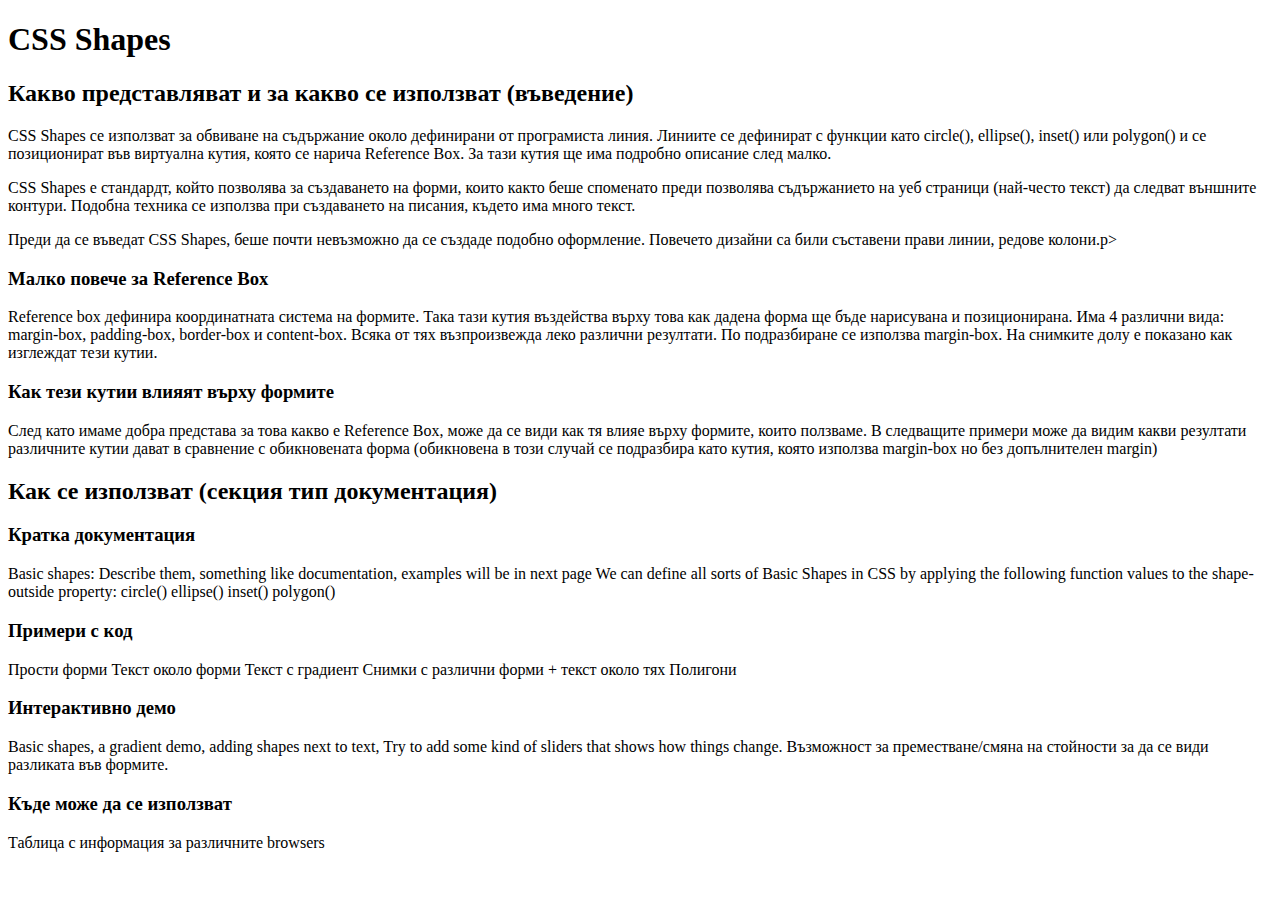
==== src/referat.html @ 83ca43a0 "Update file structure" ====
<!-- TODO Rename referat.html to index as is the convention after final version -->
<!DOCTYPE html>
<html>

<head>
  <meta charset="utf-8" />
  <link rel="stylesheet" href="styling.css">
  <link rel="preconnect" href="https://fonts.gstatic.com">
  <link href="https://fonts.googleapis.com/css2?family=Abril+Fatface&family=Montserrat&family=Montserrat+Alternates:wght@400;500;800;900&display=swap" rel="stylesheet">
  <title>CSS Shapes</title>
</head>

<body>
  <main id="mainBox">
    <header>
      <section>
        <h1 class="pageTitle">
          CSS Shapes
        </h1>
      </section>
    </header>

    <section>
      <header>
        <h2>Какво представляват и за какво се използват (въведение) </h2>
      </header>
      <article>
        <p>CSS Shapes се използват за обвиване на съдържание около дефинирани от програмиста линия.
          Линиите се дефинират с функции като circle(), ellipse(), inset() или polygon() и се позиционират във виртуална кутия, която се нарича Reference Box.
          За тази кутия ще има подробно описание след малко.</p>

        <p> CSS Shapes е стандардт, който позволява за създаването на форми, които както беше споменато преди
          позволява съдържанието на уеб страници (най-често текст) да следват външните контури.
          Подобна техника се използва при създаването на писания, където има много текст.</p>

        <p>Преди да се въведат CSS Shapes, беше почти невъзможно да се създаде подобно оформление. Повечето дизайни са били съставени прави линии, редове колони.p>
      </article>

      <header>
        <h3>Малко повече за Reference Box</h3>
      </header>
      <article>
        <p>Reference box дефинира координатната система на формите.
          Така тази кутия въздейства върху това как дадена форма ще бъде нарисувана и позиционирана.
          Има 4 различни вида: margin-box, padding-box, border-box и content-box. Всяка от тях възпроизвежда леко различни резултати. По подразбиране се използва
          margin-box. На снимките долу е показано как изглеждат тези кутии. </p>
      </article>

      <header>
        <h3> Как тези кутии влияят върху формите </h3>
      </header>
      <article>
        <p>След като имаме добра представа за това какво е Reference Box,
          може да се види как тя влияе върху формите, които ползваме. В следващите примери може да видим какви резултати
          различните кутии дават в сравнение с обикновената форма
          (обикновена в този случай се подразбира като кутия, която използва margin-box но без допълнителен margin)</p>
      </article>
    </section>

    <section>
      <header>
        <h2> Как се използват (секция тип документация) </h2>
      </header>
      <article>
        <header>
          <h3> Кратка документация</h3>
        </header>
        <article>
          <p>Basic shapes:
            Describe them, something like documentation, examples will be in next page
            We can define all sorts of Basic Shapes in CSS by applying the following function values to the shape-outside property:
            circle()
            ellipse()
            inset()
            polygon()</p>
        </article>

        <header>
          <h3>Примери с код</h3>
        </header>
        <article>
          <p>Прости форми
            Текст около форми
            Текст с градиент
            Снимки с различни форми + текст около тях
            Полигони</p>
        </article>

        <header>
          <h3>Интерактивно демо</h3>
        </header>
        <article>
          <p>Basic shapes, a gradient demo, adding shapes next to text,
            Try to add some kind of sliders that shows how things change.
            Възможност за преместване/смяна на стойности за да се види разликата във формите.</p>
        </article>

        <header>
          <h3>Къде може да се използват </h3>
        </header>
        <article>
          <p>Таблица с информация за различните browsers</p>
        </article>
      </article>
    </section>
  </main>
</body>

</html>
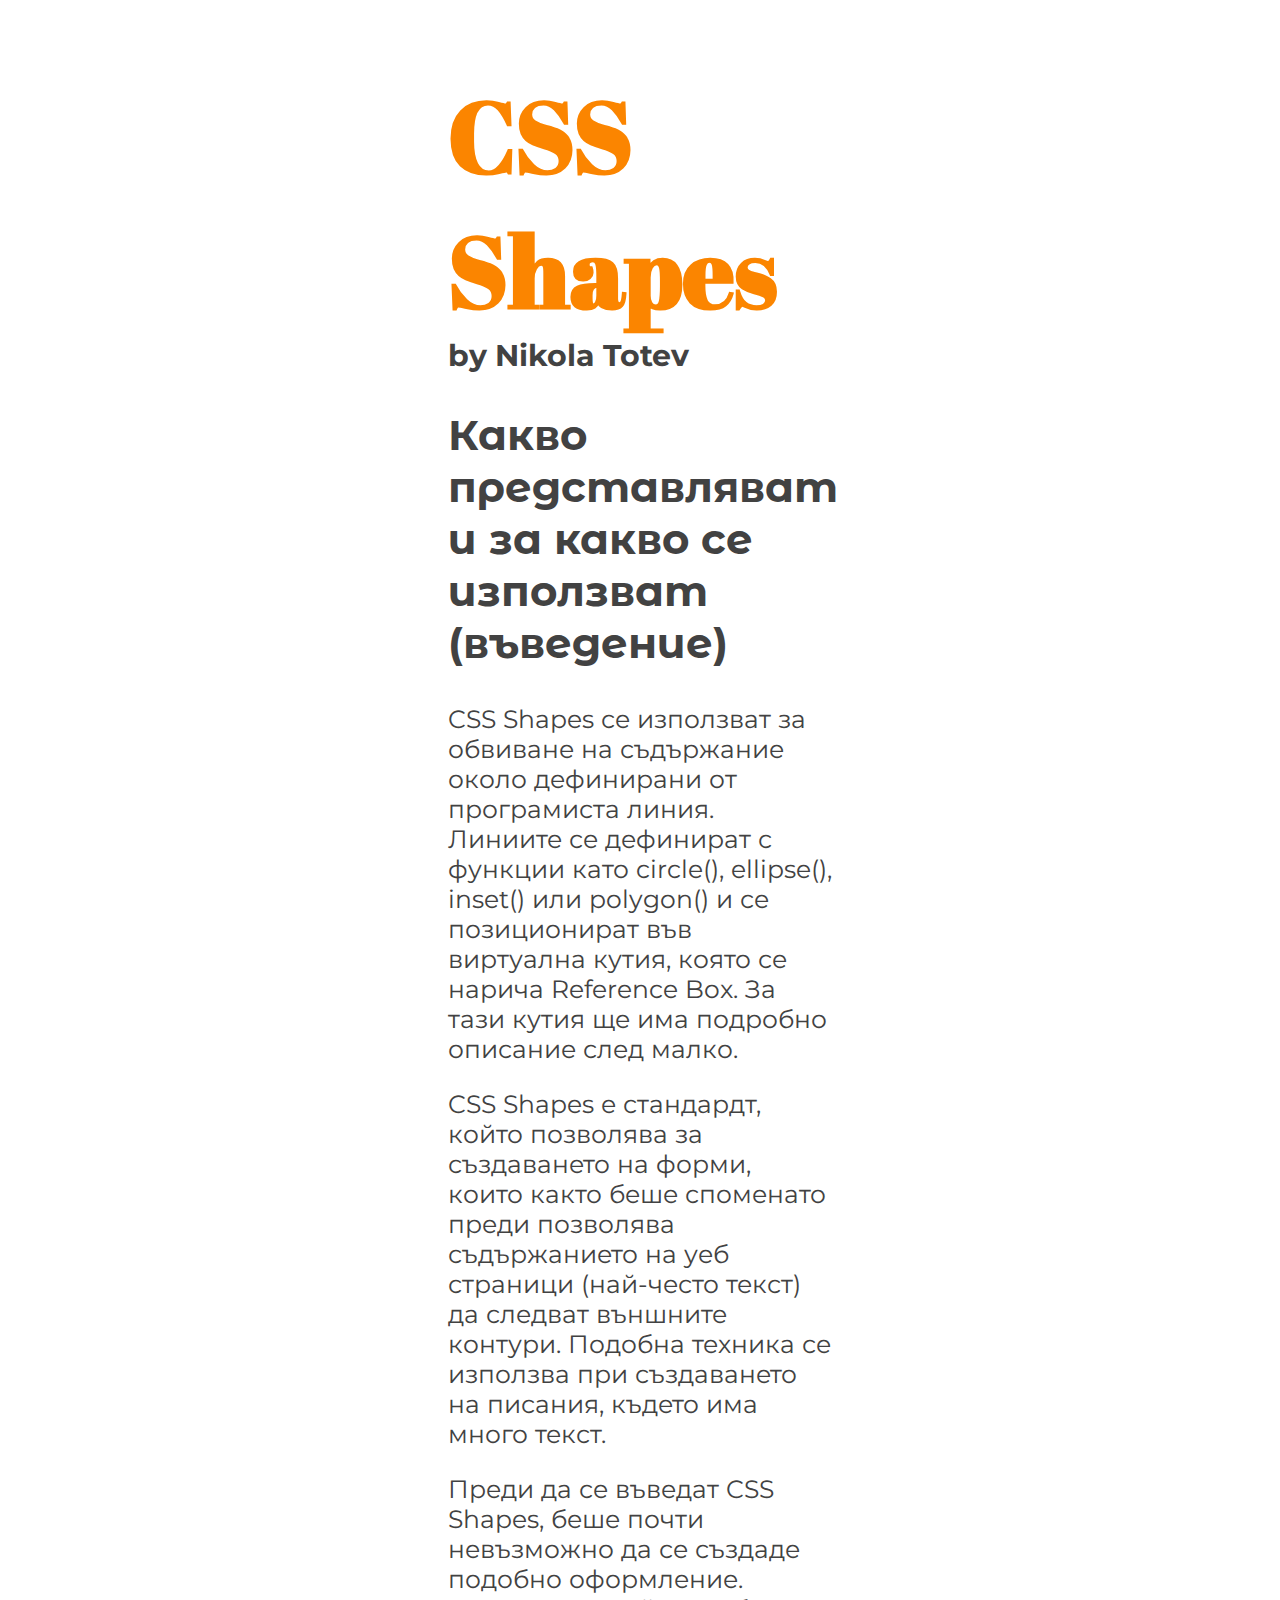
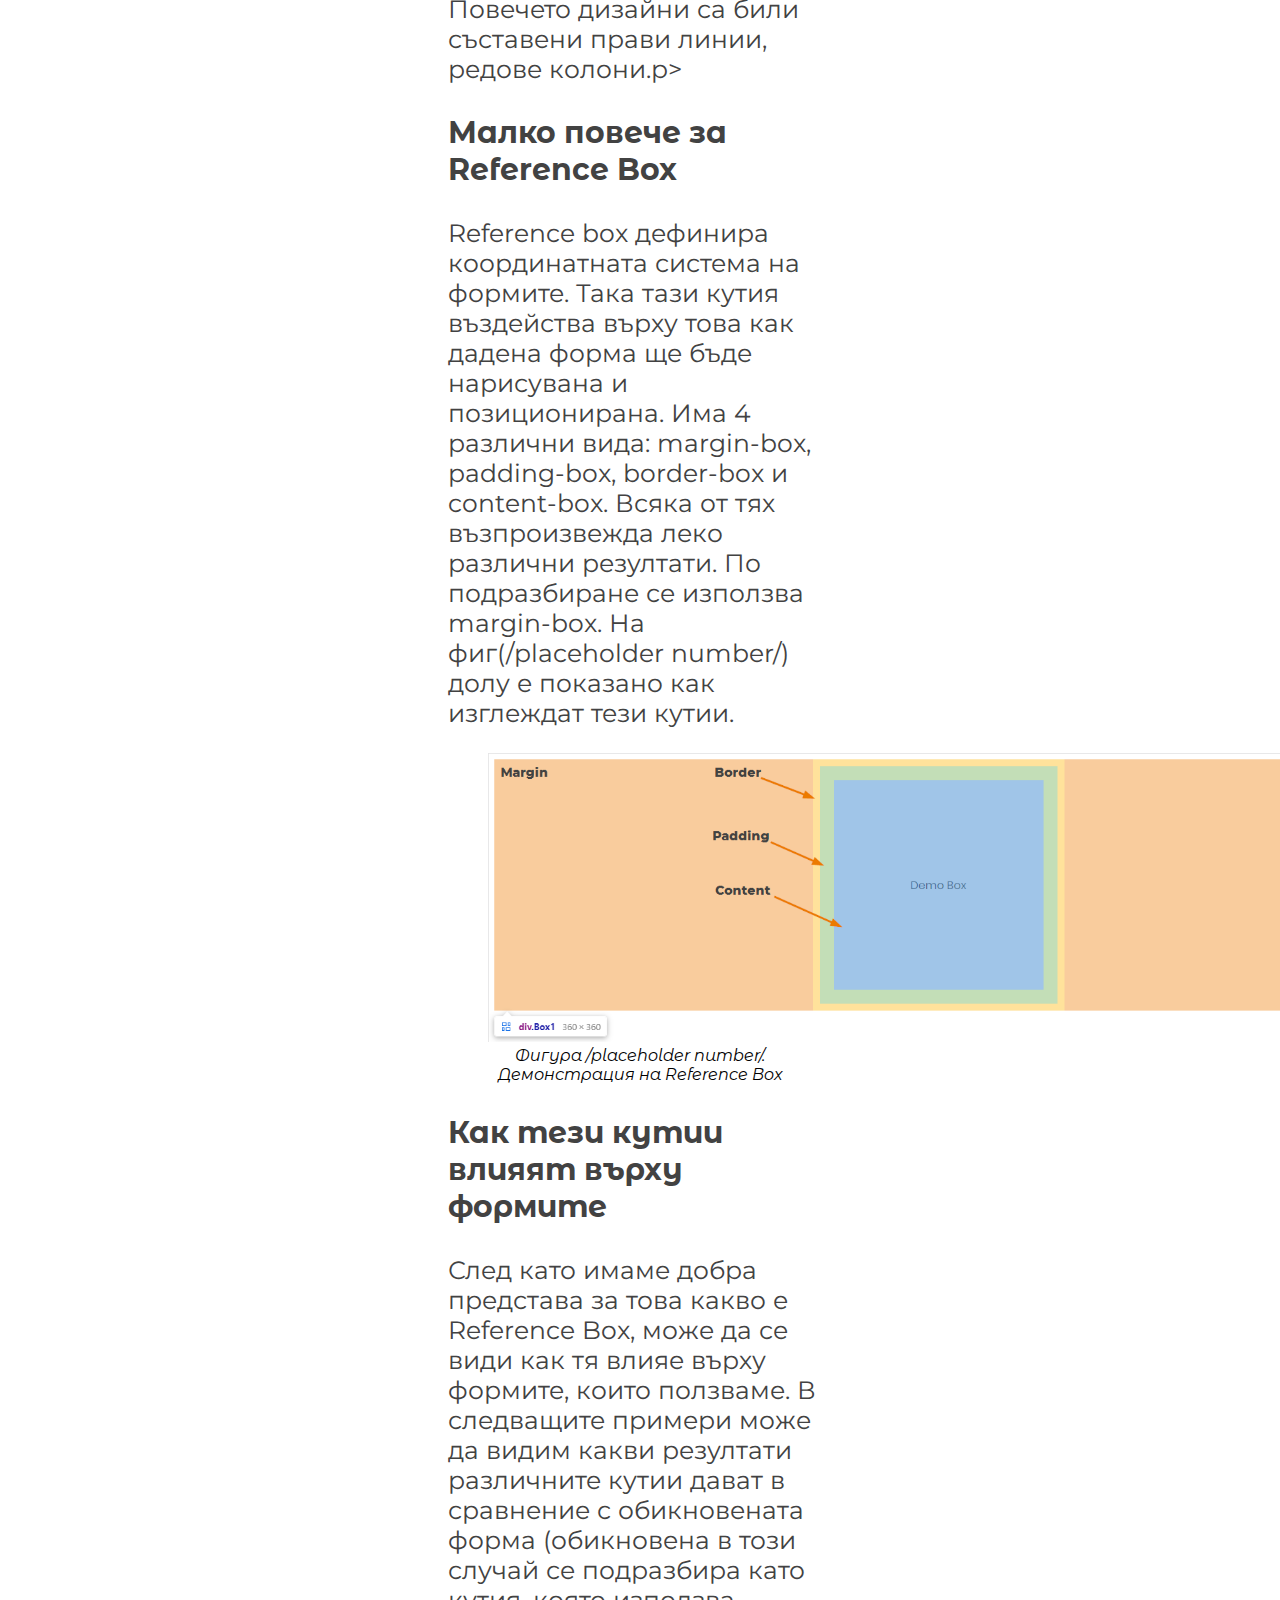
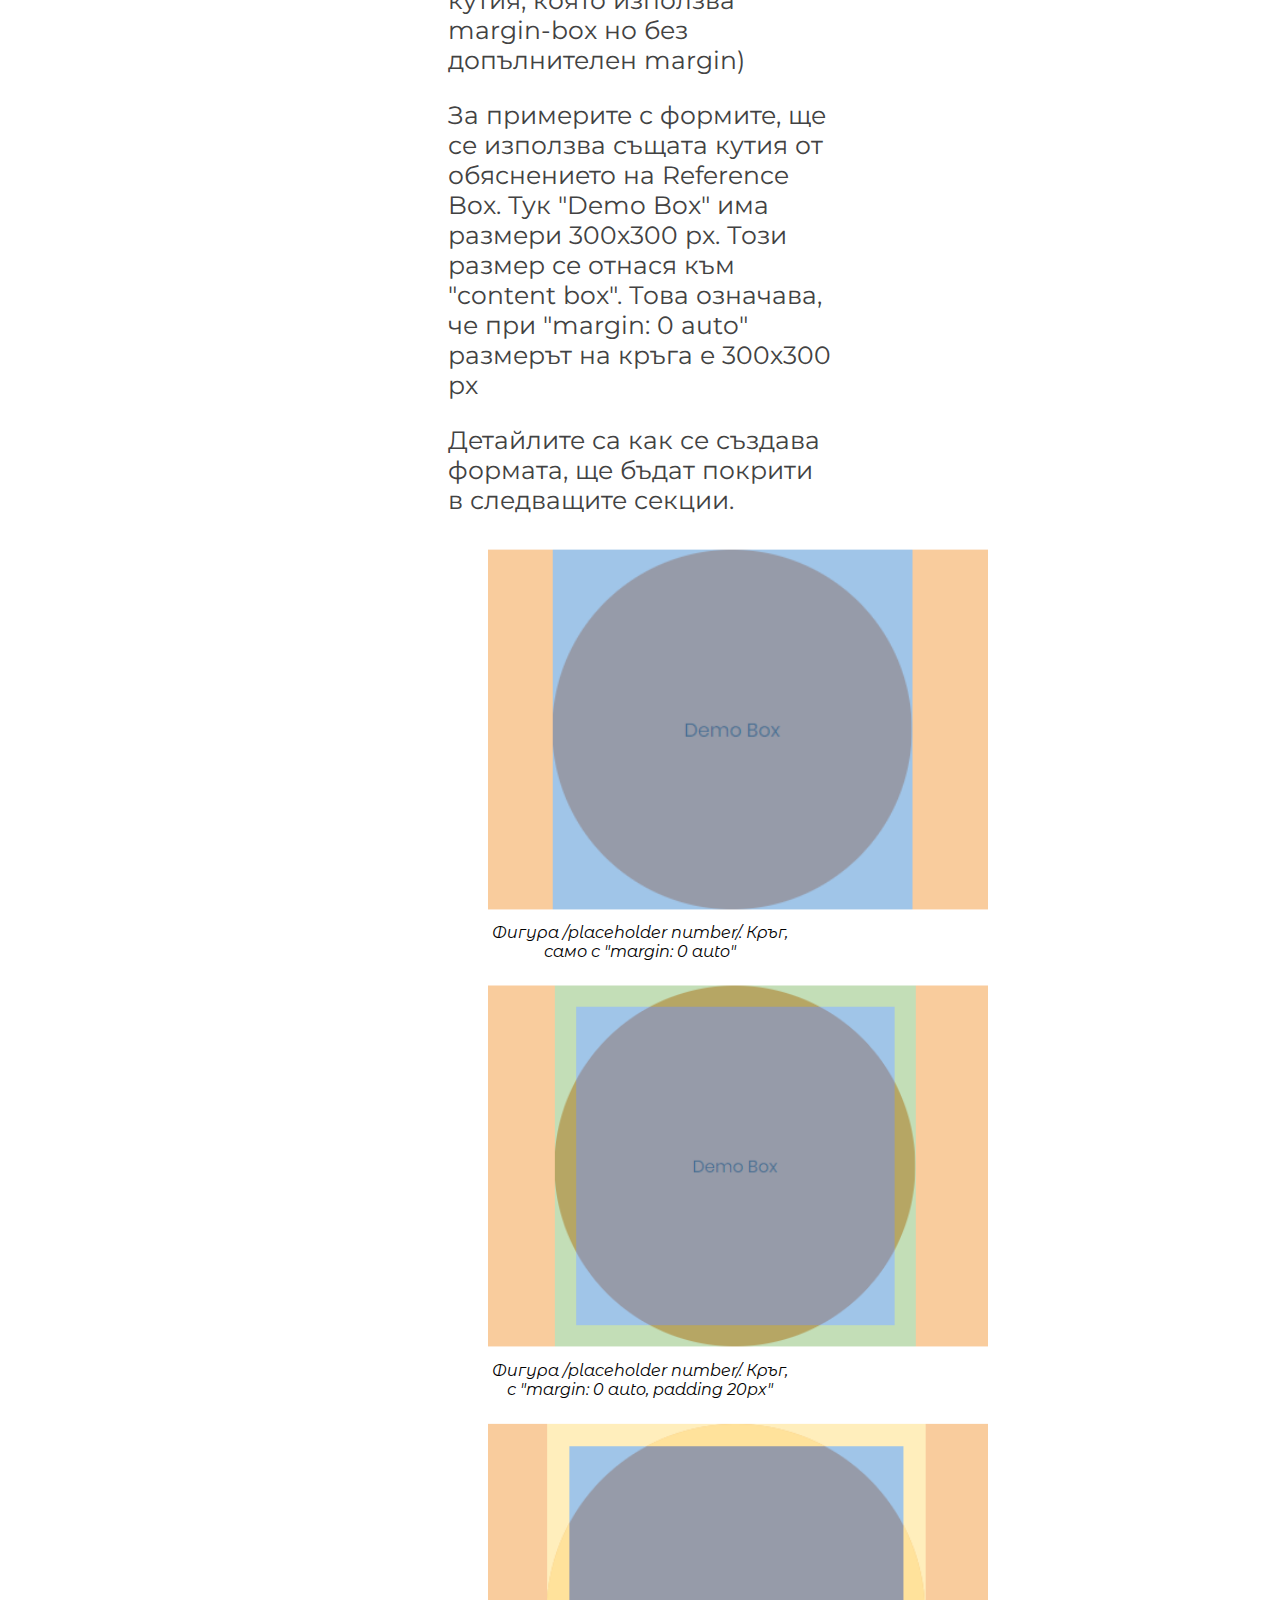
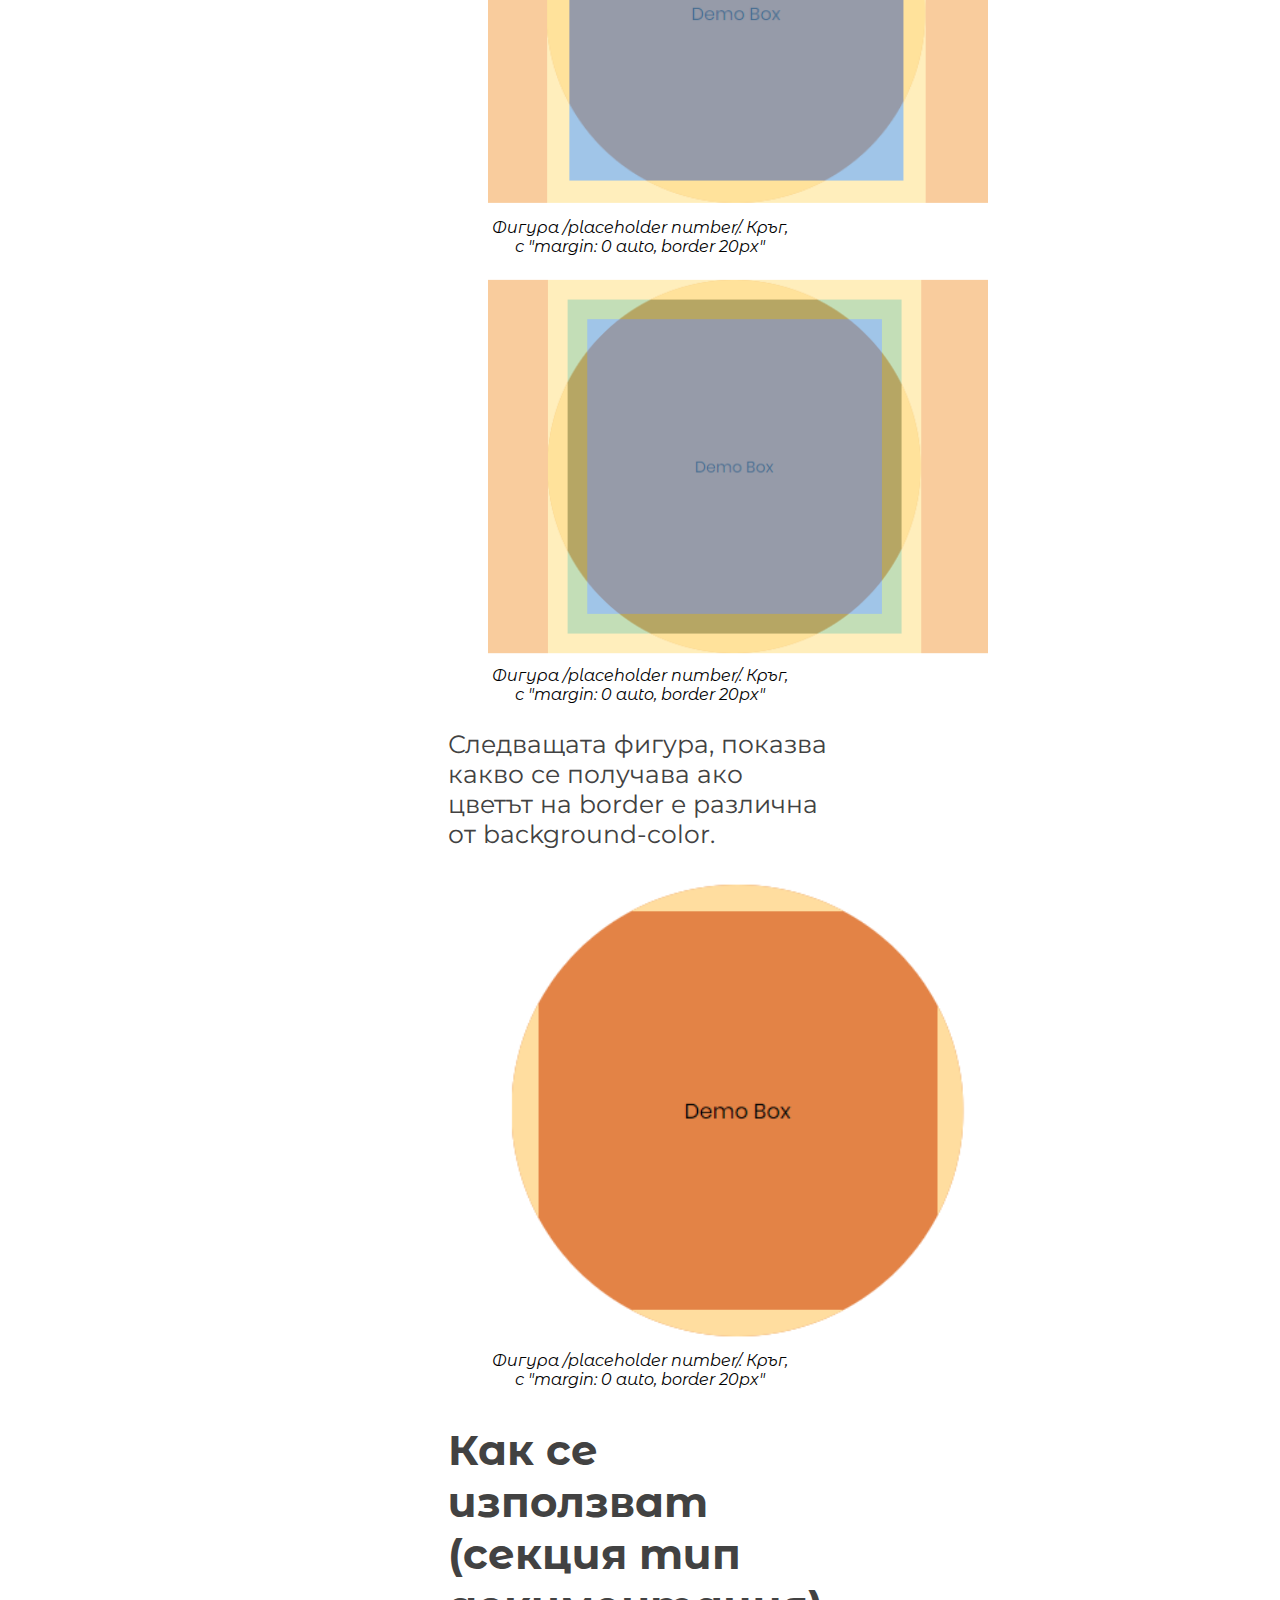
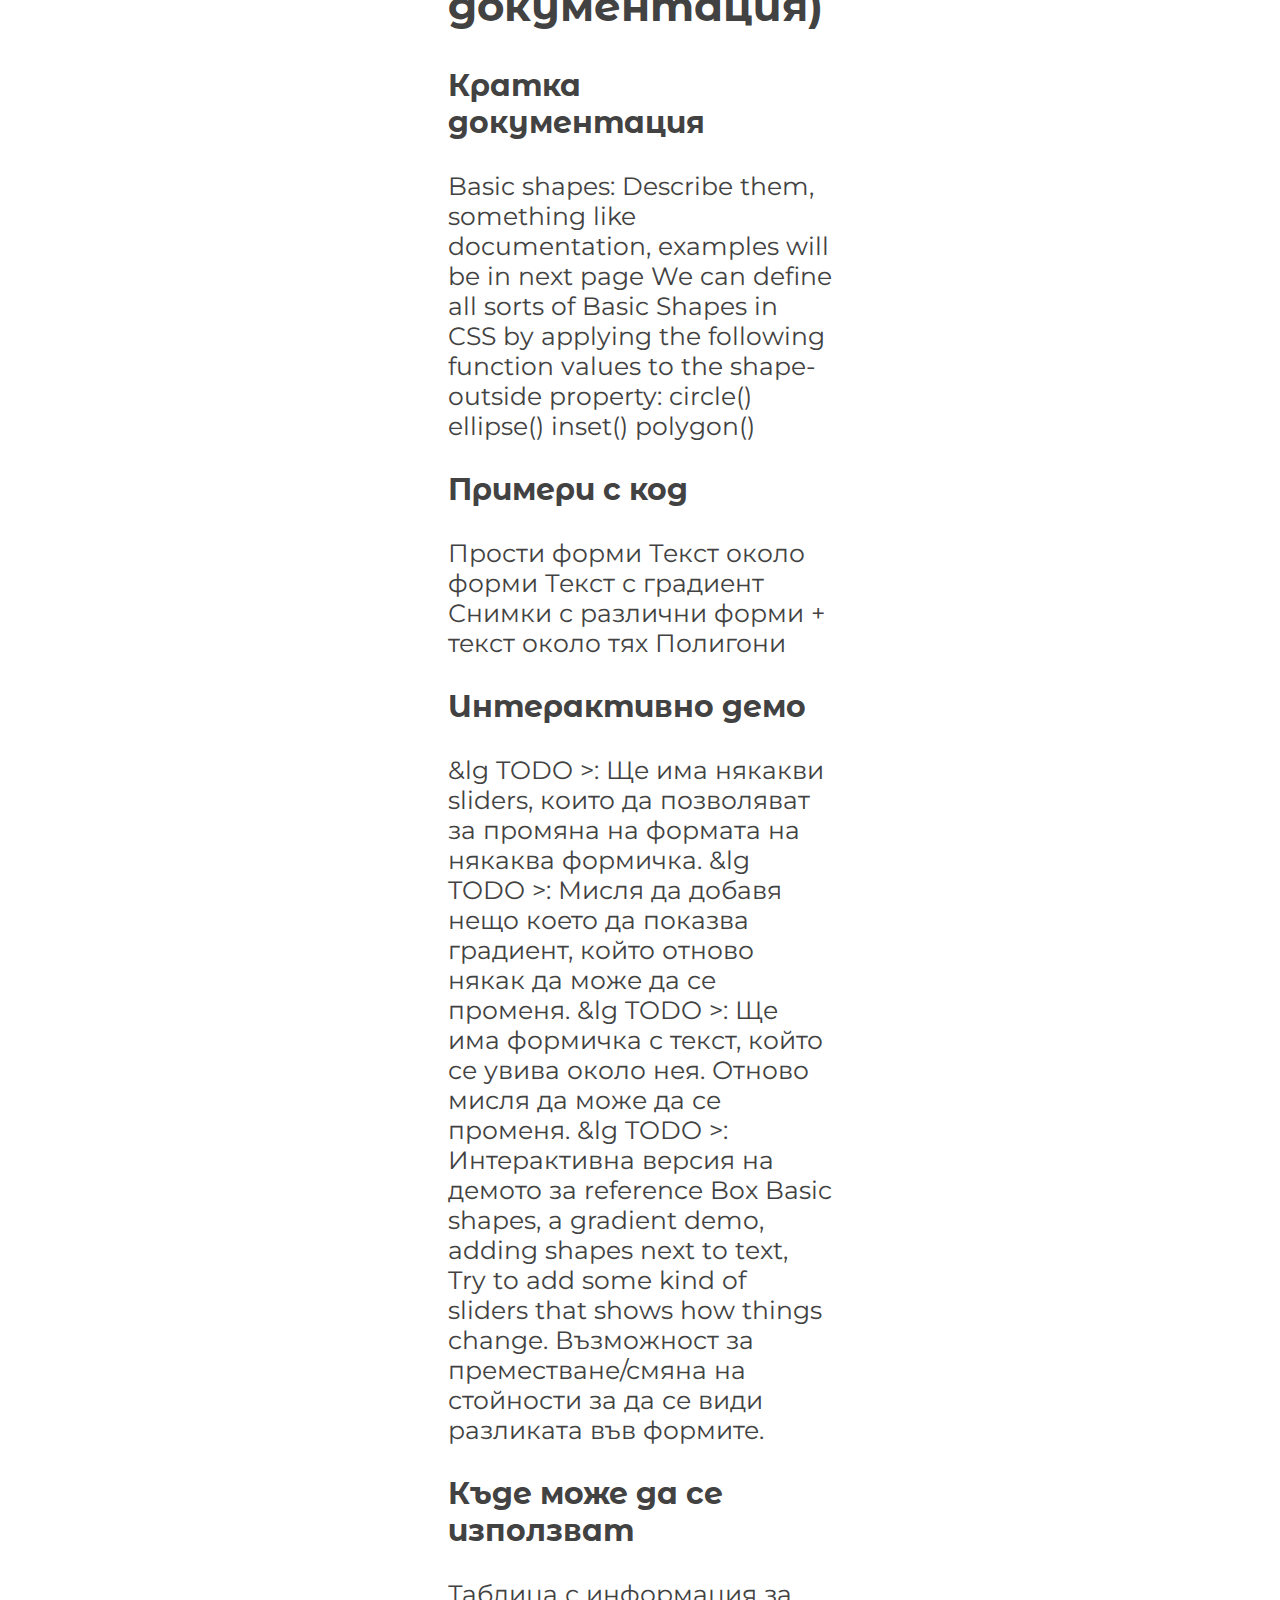
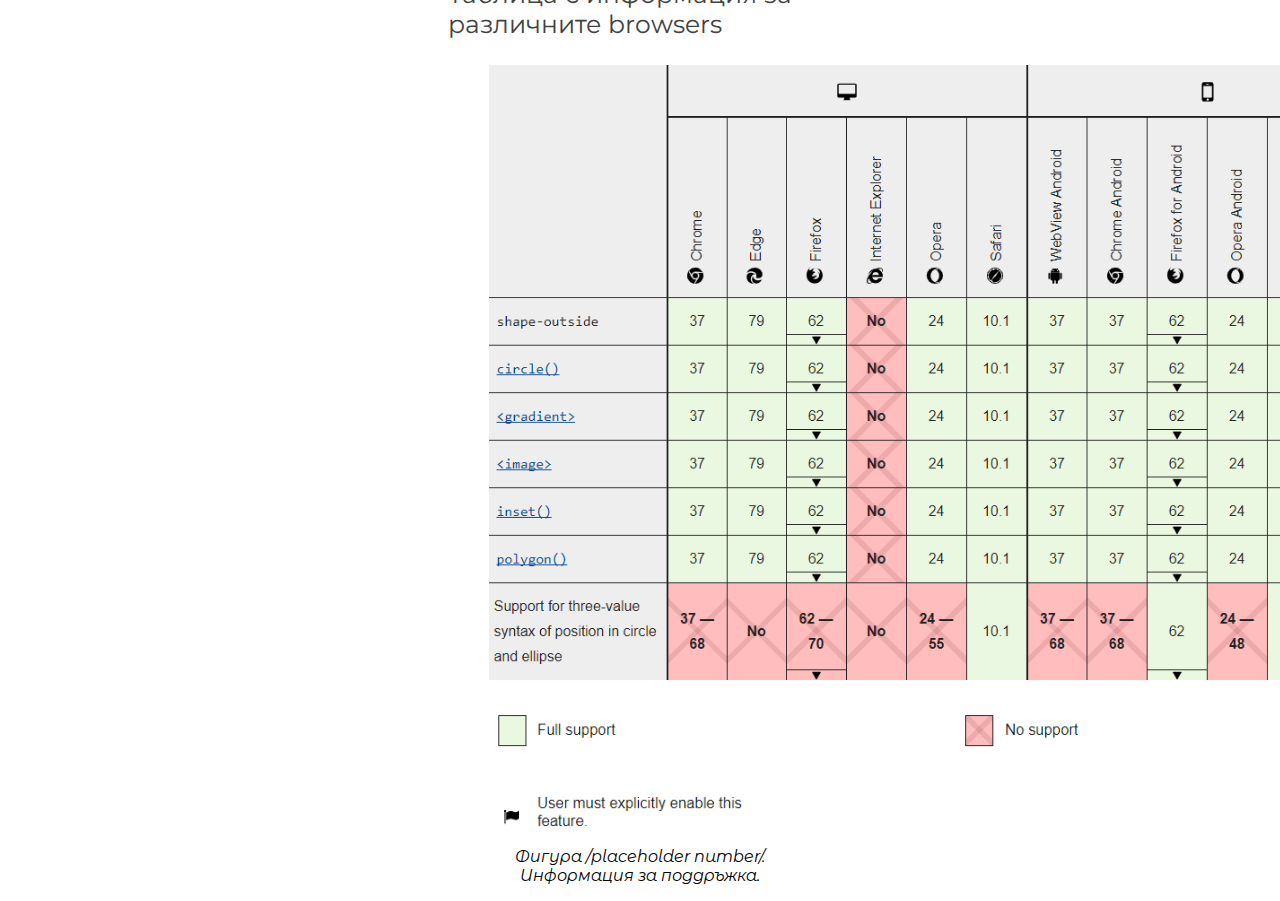
==== commit 1e3cf8fe: "Working to finish first version." ====
--- a/src/referat.html
+++ b/src/referat.html
@@ -4,7 +4,7 @@
 
 <head>
   <meta charset="utf-8" />
-  <link rel="stylesheet" href="styling.css">
+  <link rel="stylesheet" href="css/styling.css">
   <link rel="preconnect" href="https://fonts.gstatic.com">
   <link href="https://fonts.googleapis.com/css2?family=Abril+Fatface&family=Montserrat&family=Montserrat+Alternates:wght@400;500;800;900&display=swap" rel="stylesheet">
   <title>CSS Shapes</title>
@@ -17,6 +17,9 @@
         <h1 class="pageTitle">
           CSS Shapes
         </h1>
+        <h3 class="authorInfo">
+          by Nikola Totev
+        </h3>
       </section>
     </header>
 
@@ -43,7 +46,11 @@
         <p>Reference box дефинира координатната система на формите.
           Така тази кутия въздейства върху това как дадена форма ще бъде нарисувана и позиционирана.
           Има 4 различни вида: margin-box, padding-box, border-box и content-box. Всяка от тях възпроизвежда леко различни резултати. По подразбиране се използва
-          margin-box. На снимките долу е показано как изглеждат тези кутии. </p>
+          margin-box. На фиг(/placeholder number/) долу е показано как изглеждат тези кутии. </p>
+        <figure>
+          <img src="img/refBox.png" alt="Reference box" width="900">
+          <figcaption id="fig1">Фигура /placeholder number/. Демонстрация на Reference Box</figcaption>
+        </figure>
       </article>
 
       <header>
@@ -54,6 +61,40 @@
           може да се види как тя влияе върху формите, които ползваме. В следващите примери може да видим какви резултати
           различните кутии дават в сравнение с обикновената форма
           (обикновена в този случай се подразбира като кутия, която използва margin-box но без допълнителен margin)</p>
+          <p>
+            За примерите с формите, ще се използва същата кутия от обяснението на Reference Box. Тук "Demo Box" има размери 300х300 px.
+            Този размер се отнася към "content box". Това означава, че при "margin: 0 auto" размерът на кръга е 300х300 px
+          </p>
+          <p>
+            Детайлите са как се създава формата, ще бъдат покрити в следващите секции.
+          </p>
+
+          <figure>
+            <img src="img/shapeMarginOnly.png" alt="Reference box" width="500">
+            <figcaption id="fig1">Фигура /placeholder number/. Кръг, само с "margin: 0 auto"</figcaption>
+          </figure>
+
+          <figure>
+            <img src="img/shapePadding20.png" alt="Reference box" width="500">
+            <figcaption id="fig1">Фигура /placeholder number/. Кръг, с "margin: 0 auto, padding 20px"</figcaption>
+          </figure>
+
+          <figure>
+            <img src="img/shapeBorder20.png" alt="Reference box" width="500">
+            <figcaption id="fig1">Фигура /placeholder number/. Кръг, с "margin: 0 auto, border 20px"</figcaption>
+          </figure>
+
+          <figure>
+            <img src="img/shapePadding20Border20.png" alt="Reference box" width="500">
+            <figcaption id="fig1">Фигура /placeholder number/. Кръг, с "margin: 0 auto, border 20px"</figcaption>
+          </figure>
+          <p>
+            Следващата фигура, показва какво се получава ако цветът на border е различна от background-color.
+          </p>
+          <figure>
+            <img src="img/shapeEffectOfBorder.png" alt="Reference box" width="500">
+            <figcaption id="fig1">Фигура /placeholder number/. Кръг, с "margin: 0 auto, border 20px"</figcaption>
+          </figure>
       </article>
     </section>
 
@@ -90,7 +131,19 @@
           <h3>Интерактивно демо</h3>
         </header>
         <article>
-          <p>Basic shapes, a gradient demo, adding shapes next to text,
+          <p>
+            &lg TODO &gt: Ще има някакви sliders, които да позволяват за промяна на формата
+            на някаква формичка.
+
+            &lg TODO &gt: Мисля да добавя нещо което да показва градиент, който отново някак да може
+            да се променя.
+
+            &lg TODO &gt: Ще има формичка с текст, който се увива около нея. Отново мисля да може да се
+            променя.
+
+            &lg TODO &gt: Интерактивна версия на демото за reference Box
+
+            Basic shapes, a gradient demo, adding shapes next to text,
             Try to add some kind of sliders that shows how things change.
             Възможност за преместване/смяна на стойности за да се види разликата във формите.</p>
         </article>
@@ -100,6 +153,13 @@
         </header>
         <article>
           <p>Таблица с информация за различните browsers</p>
+          <figure>
+            <img src="img/browserSupport.png" alt="Reference box" width="900">
+          </figure>
+          <figure>
+            <img src="img/legend.png" alt="Reference box" width="600">
+            <figcaption id="fig1">Фигура /placeholder number/. Информация за поддръжка.</figcaption>
+          </figure>
         </article>
       </article>
     </section>
--- a/src/css/styling.css
+++ b/src/css/styling.css
@@ -0,0 +1,53 @@
+main {
+  padding-left: 440px;
+  padding-right: 440px;
+  align-items: center;
+  justify-content: center;
+}
+
+h2 {
+  font-family: 'Montserrat Alternates', sans-serif;
+  font-size: 42px;
+  color: #424242;
+}
+
+h3 {
+  font-family: 'Montserrat Alternates', sans-serif;
+  font-size: 30px;
+  color: #424242;
+}
+
+p {
+  font-family: 'Montserrat', sans-serif;
+  font-size: 25px;
+  color: #424242;
+}
+
+.pageTitle {
+  font-family: 'Abril Fatface', cursive;
+  color: #FB8500;
+  font-size: 100px;
+  text-align: left;
+  margin-bottom: 0;
+}
+
+h3.authorInfo
+{
+  font-family: 'Montserrat', sans-serif;
+  color: #424242;
+  font-size: 30px;
+  text-align: left;
+  margin-top: 0;
+}
+
+figure
+{
+  justify-content: center;
+  font-family: 'Montserrat Alternates', sans-serif;
+  text-align: center;
+}
+
+figcaption
+{
+  font-style: italic;
+}
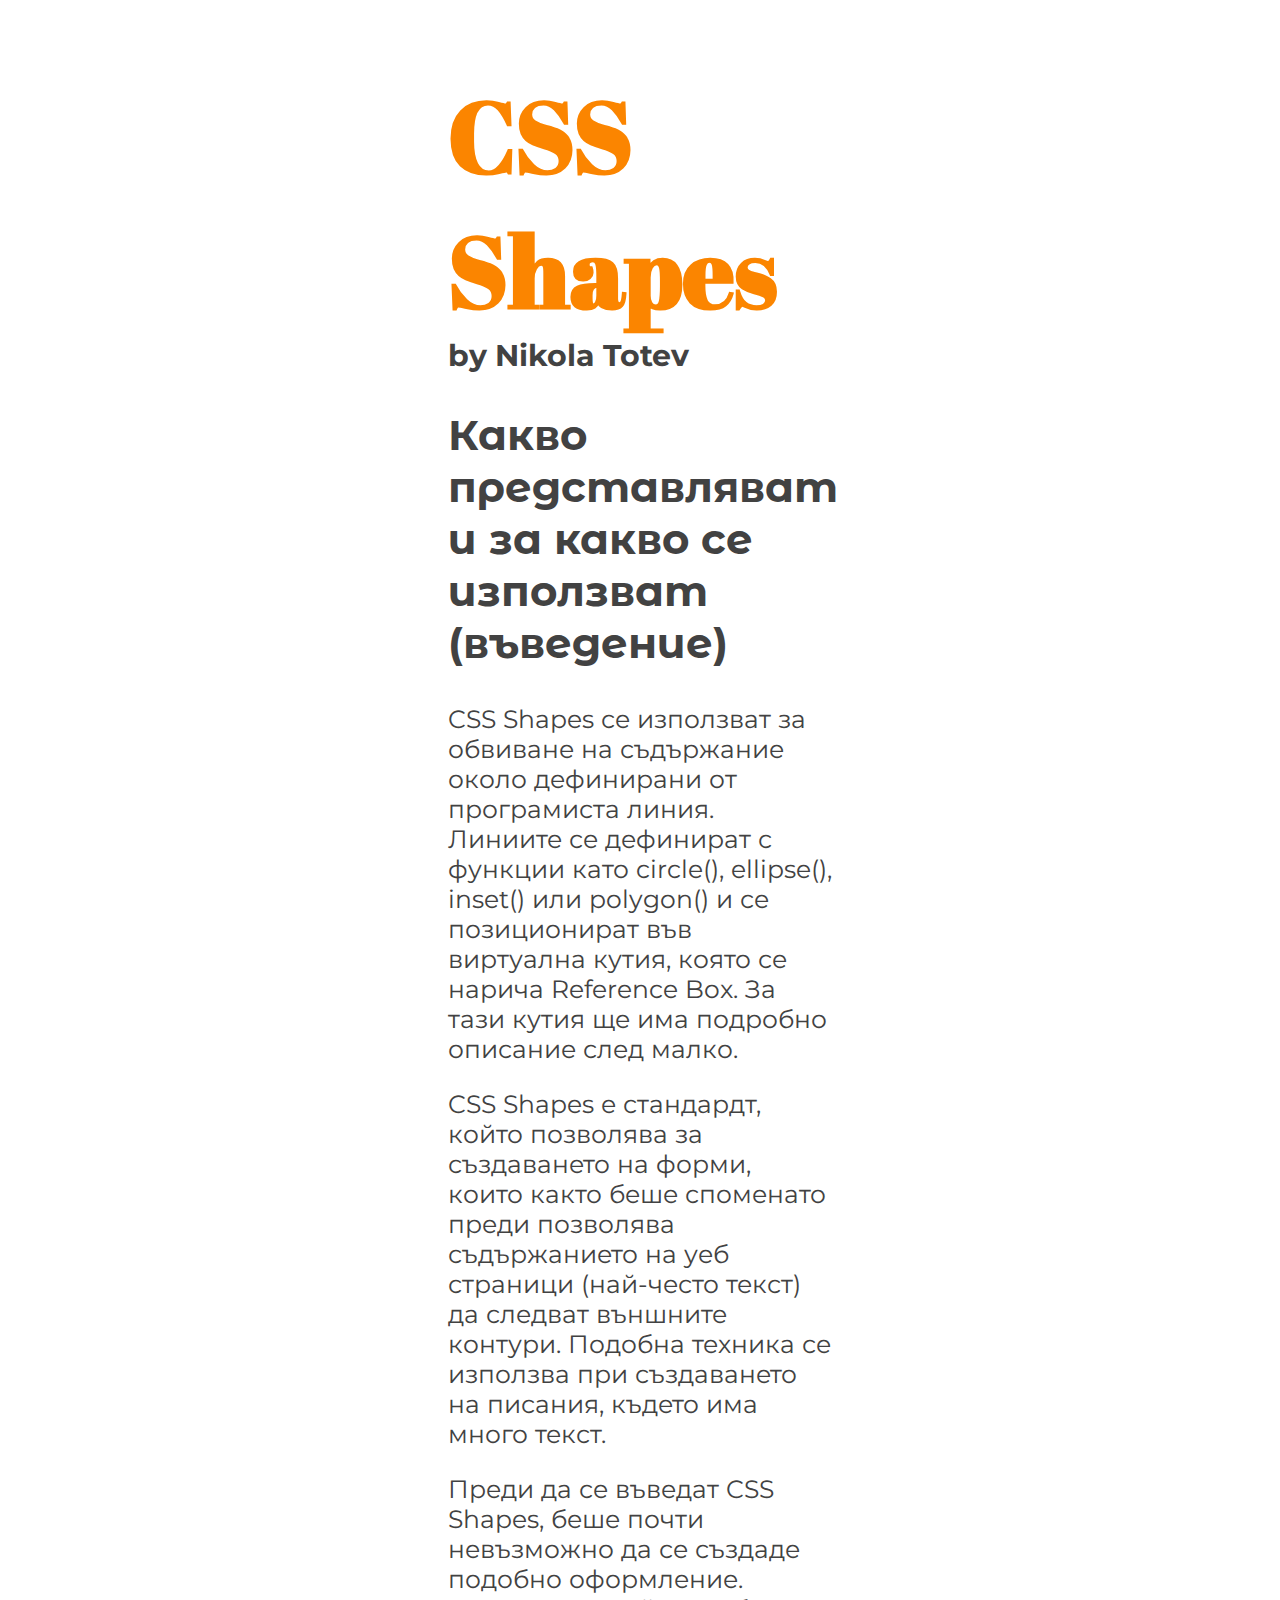
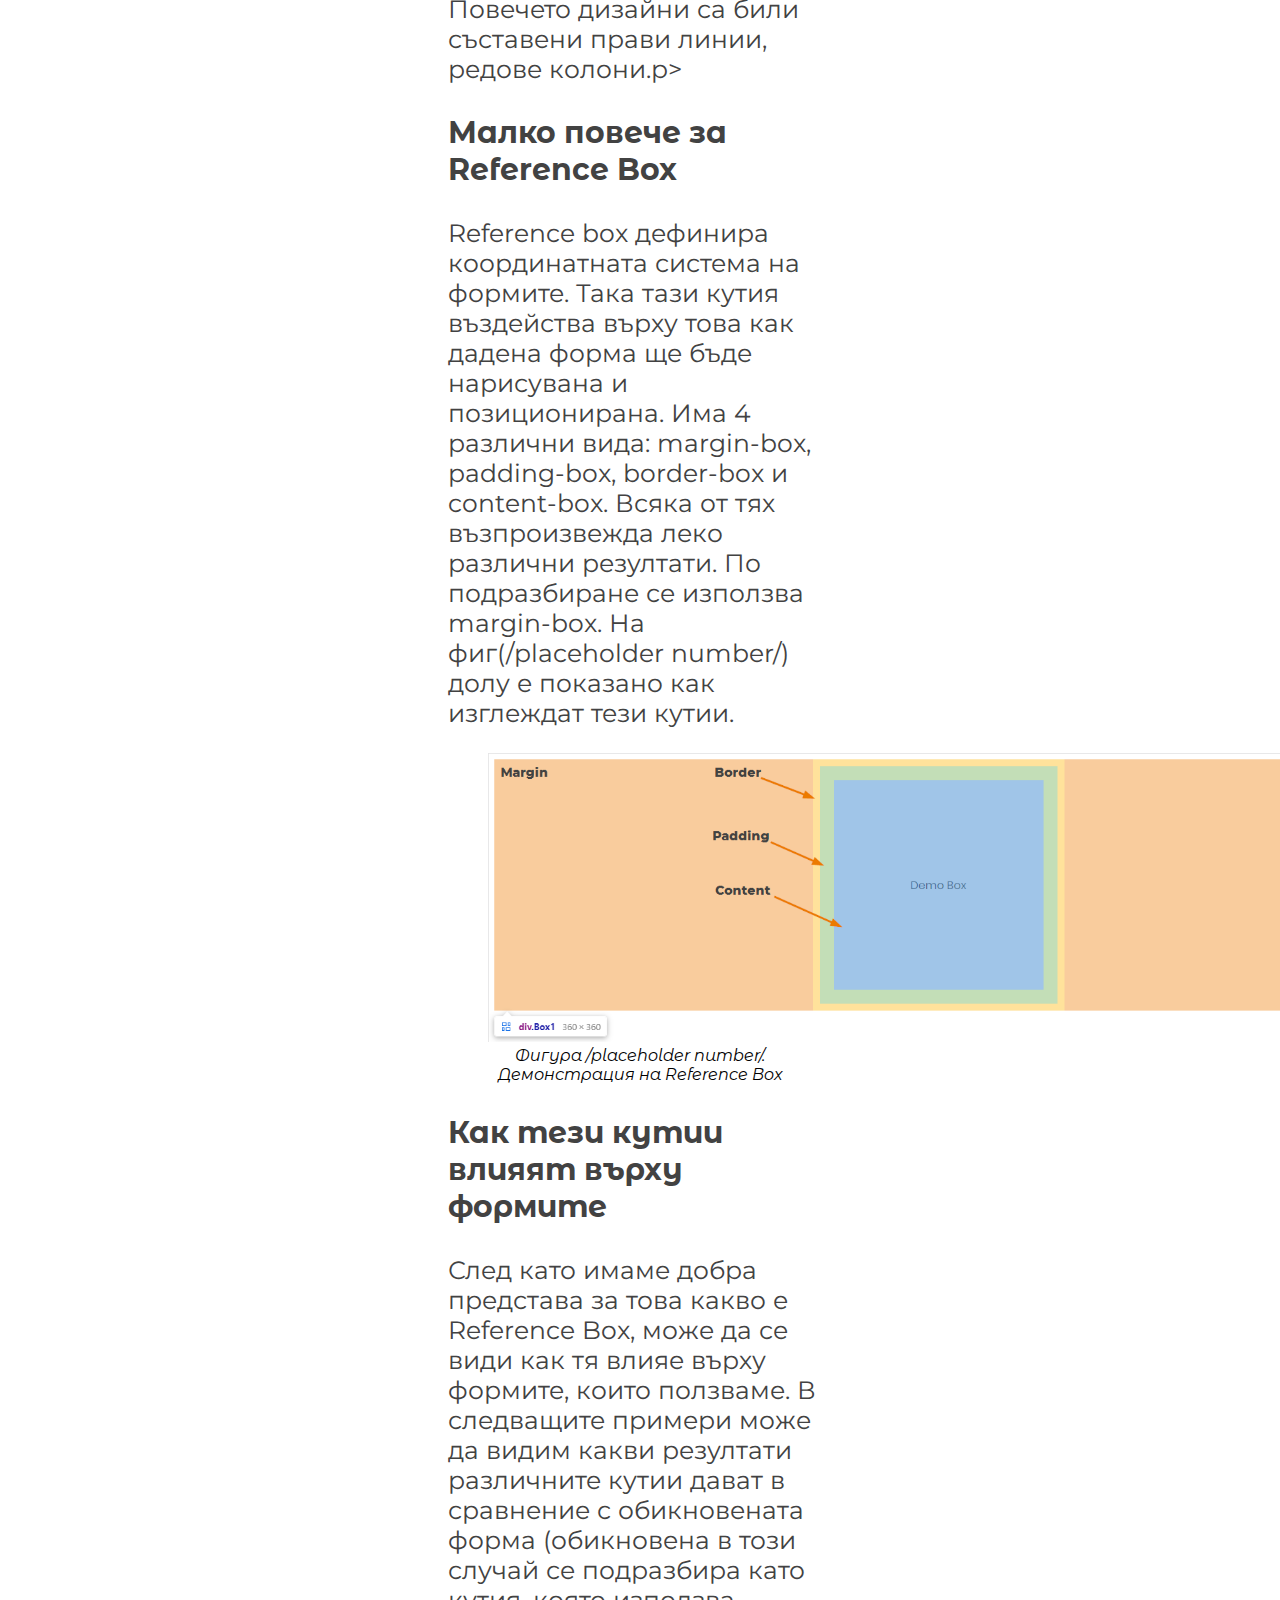
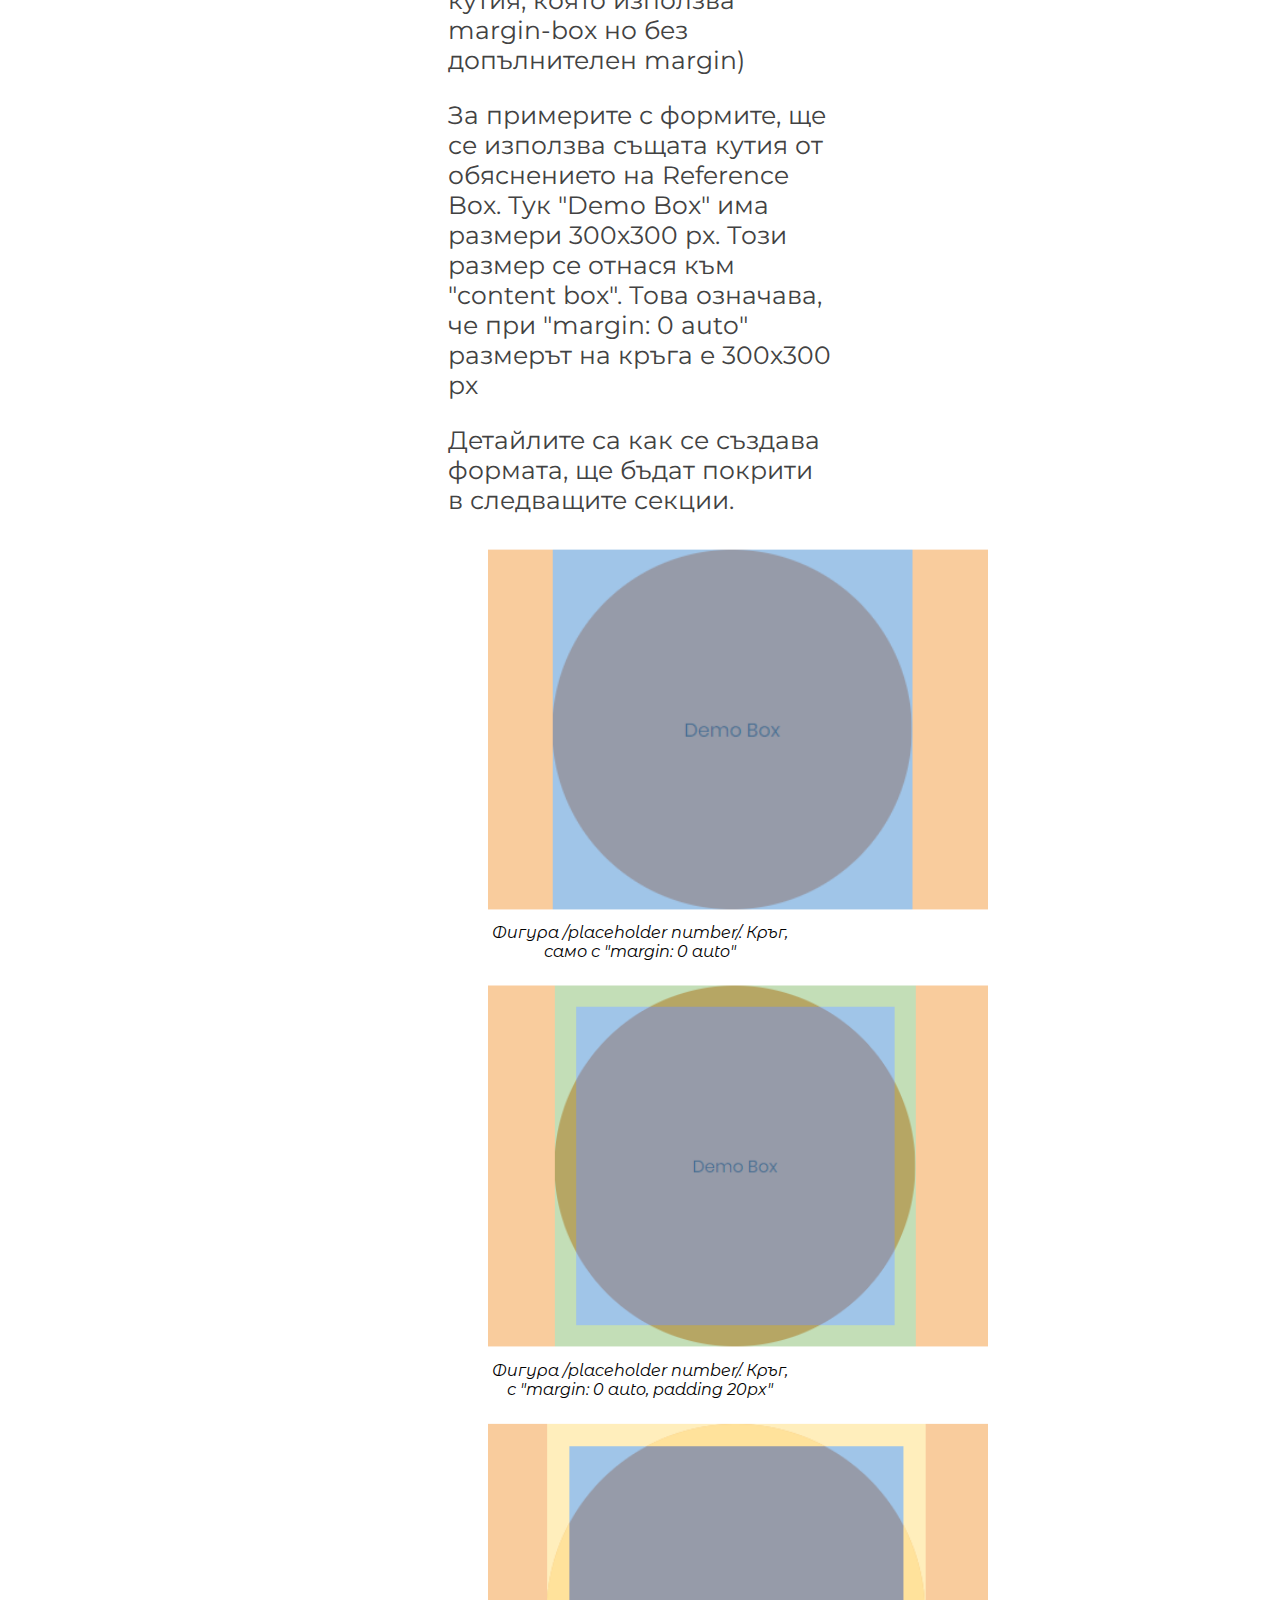
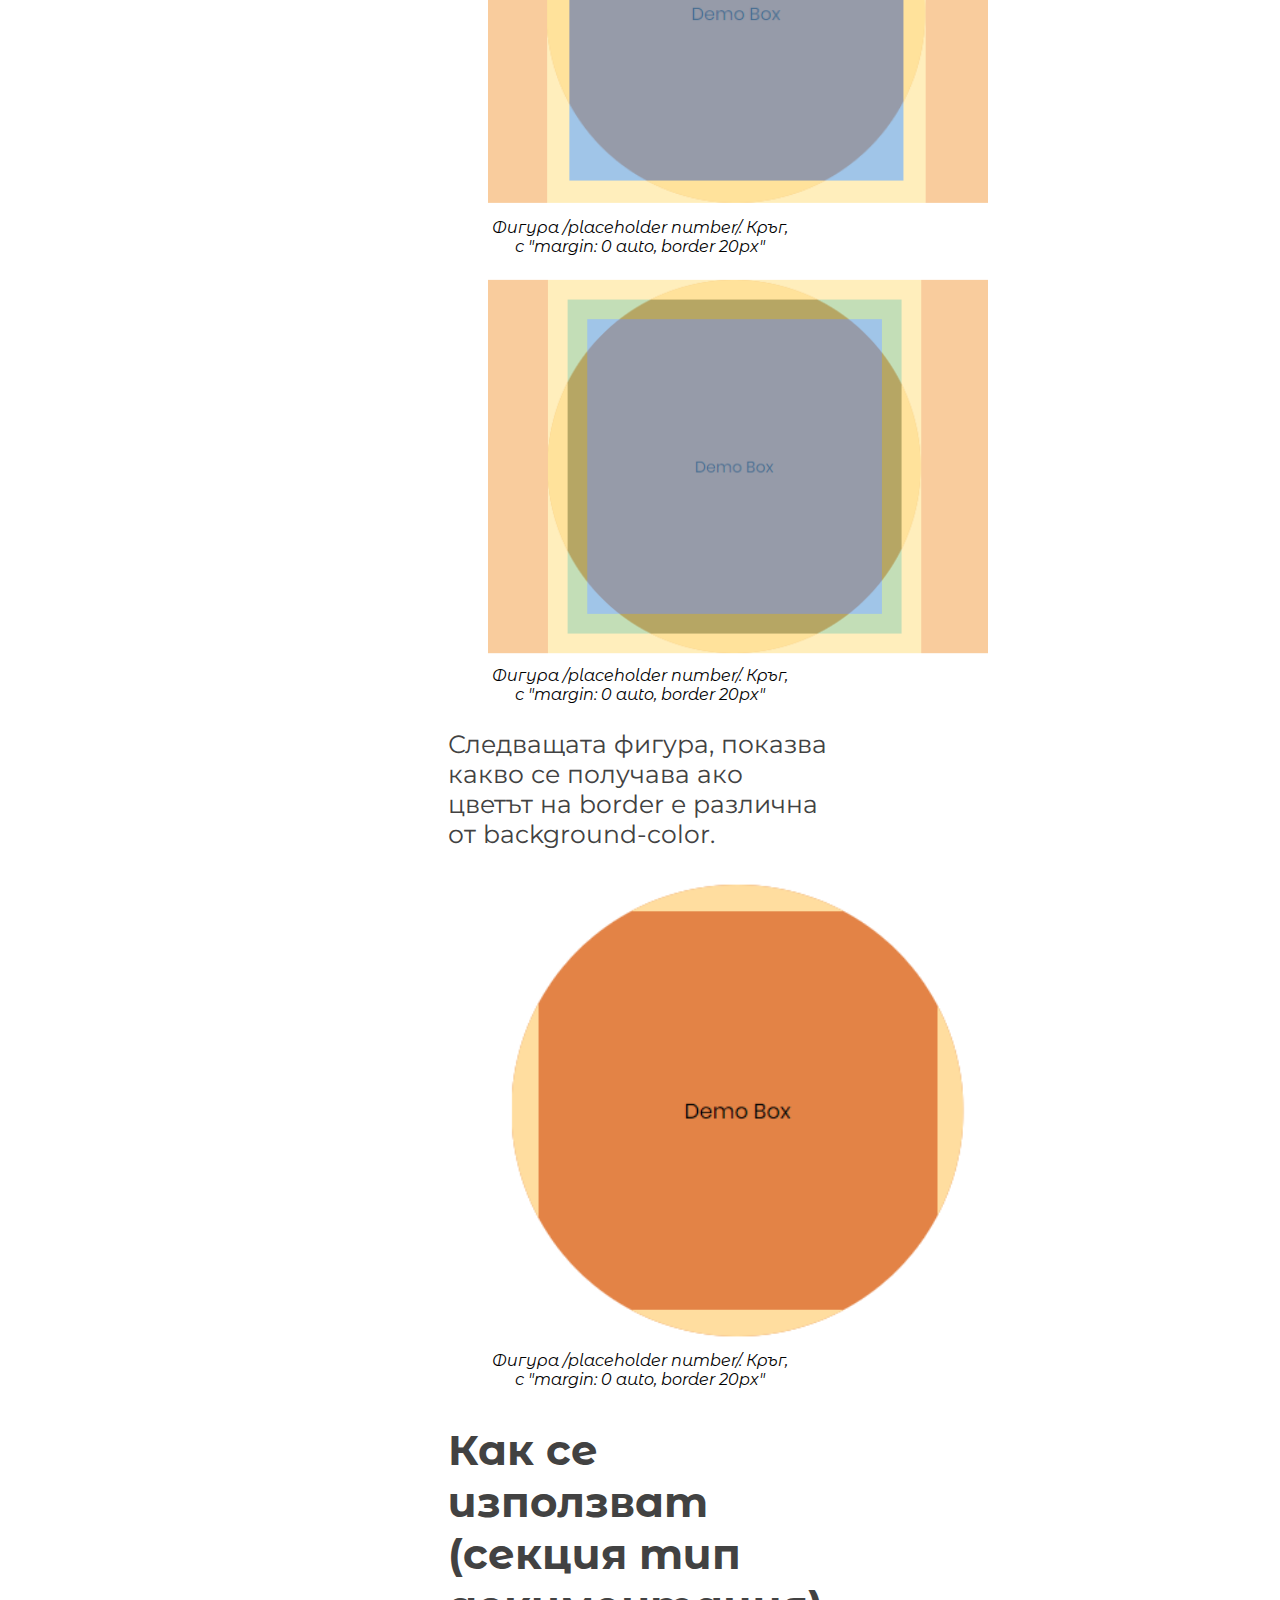
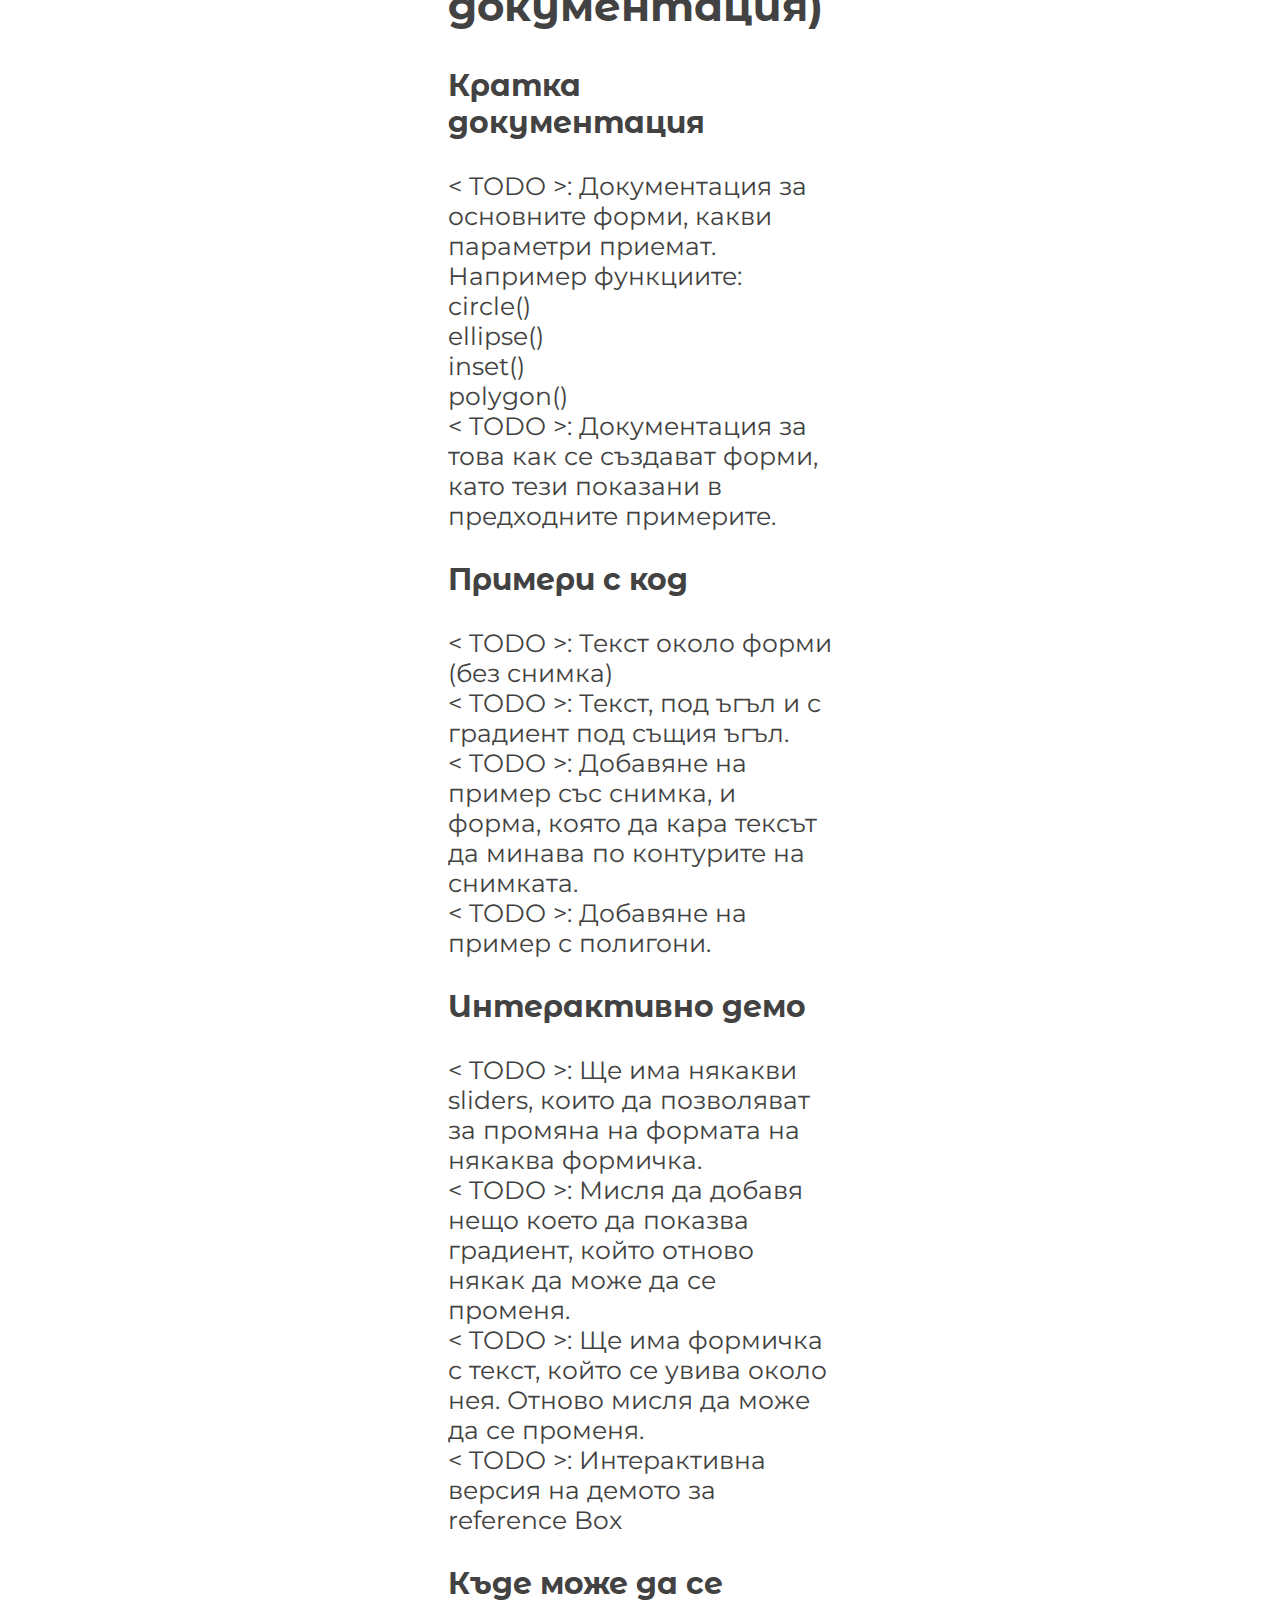
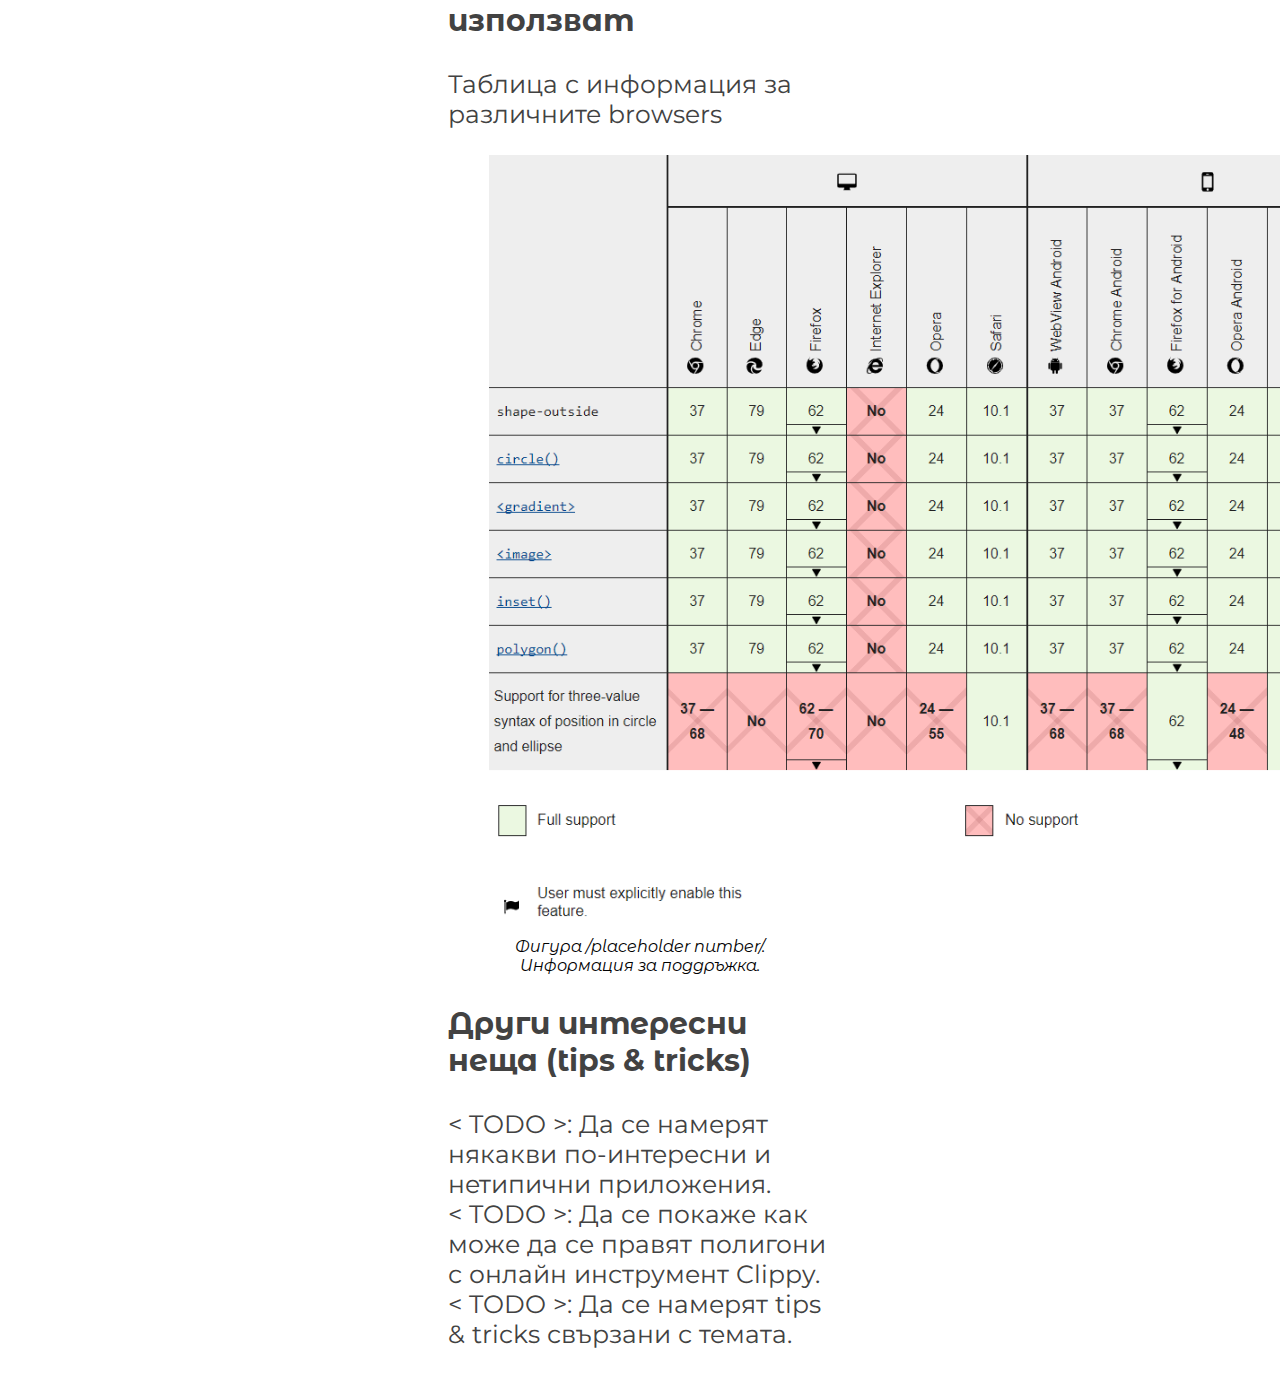
==== commit 4e3c133c: "Updated file structure." ====
--- a/src/referat.html
+++ b/src/referat.html
@@ -61,40 +61,40 @@
           може да се види как тя влияе върху формите, които ползваме. В следващите примери може да видим какви резултати
           различните кутии дават в сравнение с обикновената форма
           (обикновена в този случай се подразбира като кутия, която използва margin-box но без допълнителен margin)</p>
-          <p>
-            За примерите с формите, ще се използва същата кутия от обяснението на Reference Box. Тук "Demo Box" има размери 300х300 px.
-            Този размер се отнася към "content box". Това означава, че при "margin: 0 auto" размерът на кръга е 300х300 px
-          </p>
-          <p>
-            Детайлите са как се създава формата, ще бъдат покрити в следващите секции.
-          </p>
+        <p>
+          За примерите с формите, ще се използва същата кутия от обяснението на Reference Box. Тук "Demo Box" има размери 300х300 px.
+          Този размер се отнася към "content box". Това означава, че при "margin: 0 auto" размерът на кръга е 300х300 px
+        </p>
+        <p>
+          Детайлите са как се създава формата, ще бъдат покрити в следващите секции.
+        </p>
 
-          <figure>
-            <img src="img/shapeMarginOnly.png" alt="Reference box" width="500">
-            <figcaption id="fig1">Фигура /placeholder number/. Кръг, само с "margin: 0 auto"</figcaption>
-          </figure>
+        <figure>
+          <img src="img/shapeMarginOnly.png" alt="Reference box" width="500">
+          <figcaption id="fig1">Фигура /placeholder number/. Кръг, само с "margin: 0 auto"</figcaption>
+        </figure>
 
-          <figure>
-            <img src="img/shapePadding20.png" alt="Reference box" width="500">
-            <figcaption id="fig1">Фигура /placeholder number/. Кръг, с "margin: 0 auto, padding 20px"</figcaption>
-          </figure>
+        <figure>
+          <img src="img/shapePadding20.png" alt="Reference box" width="500">
+          <figcaption id="fig1">Фигура /placeholder number/. Кръг, с "margin: 0 auto, padding 20px"</figcaption>
+        </figure>
 
-          <figure>
-            <img src="img/shapeBorder20.png" alt="Reference box" width="500">
-            <figcaption id="fig1">Фигура /placeholder number/. Кръг, с "margin: 0 auto, border 20px"</figcaption>
-          </figure>
+        <figure>
+          <img src="img/shapeBorder20.png" alt="Reference box" width="500">
+          <figcaption id="fig1">Фигура /placeholder number/. Кръг, с "margin: 0 auto, border 20px"</figcaption>
+        </figure>
 
-          <figure>
-            <img src="img/shapePadding20Border20.png" alt="Reference box" width="500">
-            <figcaption id="fig1">Фигура /placeholder number/. Кръг, с "margin: 0 auto, border 20px"</figcaption>
-          </figure>
-          <p>
-            Следващата фигура, показва какво се получава ако цветът на border е различна от background-color.
-          </p>
-          <figure>
-            <img src="img/shapeEffectOfBorder.png" alt="Reference box" width="500">
-            <figcaption id="fig1">Фигура /placeholder number/. Кръг, с "margin: 0 auto, border 20px"</figcaption>
-          </figure>
+        <figure>
+          <img src="img/shapePadding20Border20.png" alt="Reference box" width="500">
+          <figcaption id="fig1">Фигура /placeholder number/. Кръг, с "margin: 0 auto, border 20px"</figcaption>
+        </figure>
+        <p>
+          Следващата фигура, показва какво се получава ако цветът на border е различна от background-color.
+        </p>
+        <figure>
+          <img src="img/shapeEffectOfBorder.png" alt="Reference box" width="500">
+          <figcaption id="fig1">Фигура /placeholder number/. Кръг, с "margin: 0 auto, border 20px"</figcaption>
+        </figure>
       </article>
     </section>
 
@@ -107,24 +107,29 @@
           <h3> Кратка документация</h3>
         </header>
         <article>
-          <p>Basic shapes:
-            Describe them, something like documentation, examples will be in next page
-            We can define all sorts of Basic Shapes in CSS by applying the following function values to the shape-outside property:
-            circle()
-            ellipse()
-            inset()
-            polygon()</p>
+          <p>
+            &lt TODO &gt: Документация за основните форми, какви параметри приемат. Например функциите:</br>
+              circle()</br>
+              ellipse()</br>
+              inset()</br>
+              polygon()</br>
+            &lt TODO &gt: Документация за това как се създават форми, като тези показани в предходните примерите.</br>
+
+
+
+          </p>
         </article>
 
         <header>
           <h3>Примери с код</h3>
         </header>
         <article>
-          <p>Прости форми
-            Текст около форми
-            Текст с градиент
-            Снимки с различни форми + текст около тях
-            Полигони</p>
+          <p>
+            &lt TODO &gt: Текст около форми (без снимка) </br>
+            &lt TODO &gt: Текст, под ъгъл и с градиент под същия ъгъл.</br>
+            &lt TODO &gt: Добавяне на пример със снимка, и форма, която да кара тексът да минава по контурите на снимката.</br>
+            &lt TODO &gt: Добавяне на пример с полигони.</br>
+          </p>
         </article>
 
         <header>
@@ -132,20 +137,17 @@
         </header>
         <article>
           <p>
-            &lg TODO &gt: Ще има някакви sliders, които да позволяват за промяна на формата
-            на някаква формичка.
+            &lt TODO &gt: Ще има някакви sliders, които да позволяват за промяна на формата
+            на някаква формичка.</br>
 
-            &lg TODO &gt: Мисля да добавя нещо което да показва градиент, който отново някак да може
-            да се променя.
+            &lt TODO &gt: Мисля да добавя нещо което да показва градиент, който отново някак да може
+            да се променя.</br>
 
-            &lg TODO &gt: Ще има формичка с текст, който се увива около нея. Отново мисля да може да се
-            променя.
+            &lt TODO &gt: Ще има формичка с текст, който се увива около нея. Отново мисля да може да се
+            променя.</br>
 
-            &lg TODO &gt: Интерактивна версия на демото за reference Box
-
-            Basic shapes, a gradient demo, adding shapes next to text,
-            Try to add some kind of sliders that shows how things change.
-            Възможност за преместване/смяна на стойности за да се види разликата във формите.</p>
+            &lt TODO &gt: Интерактивна версия на демото за reference Box</br>
+          </p>
         </article>
 
         <header>
@@ -161,6 +163,17 @@
             <figcaption id="fig1">Фигура /placeholder number/. Информация за поддръжка.</figcaption>
           </figure>
         </article>
+
+        <header>
+          <h3>Други интересни неща (tips & tricks)</h3>
+        </header>
+        <article>
+          <p>
+            &lt TODO &gt: Да се намерят някакви по-интересни и нетипични приложения.</br>
+            &lt TODO &gt: Да се покаже как може да се правят полигони с онлайн инструмент Clippy. </br>
+            &lt TODO &gt: Да се намерят tips & tricks свързани с темата.</br>
+          </p>
+        </article>
       </article>
     </section>
   </main>
